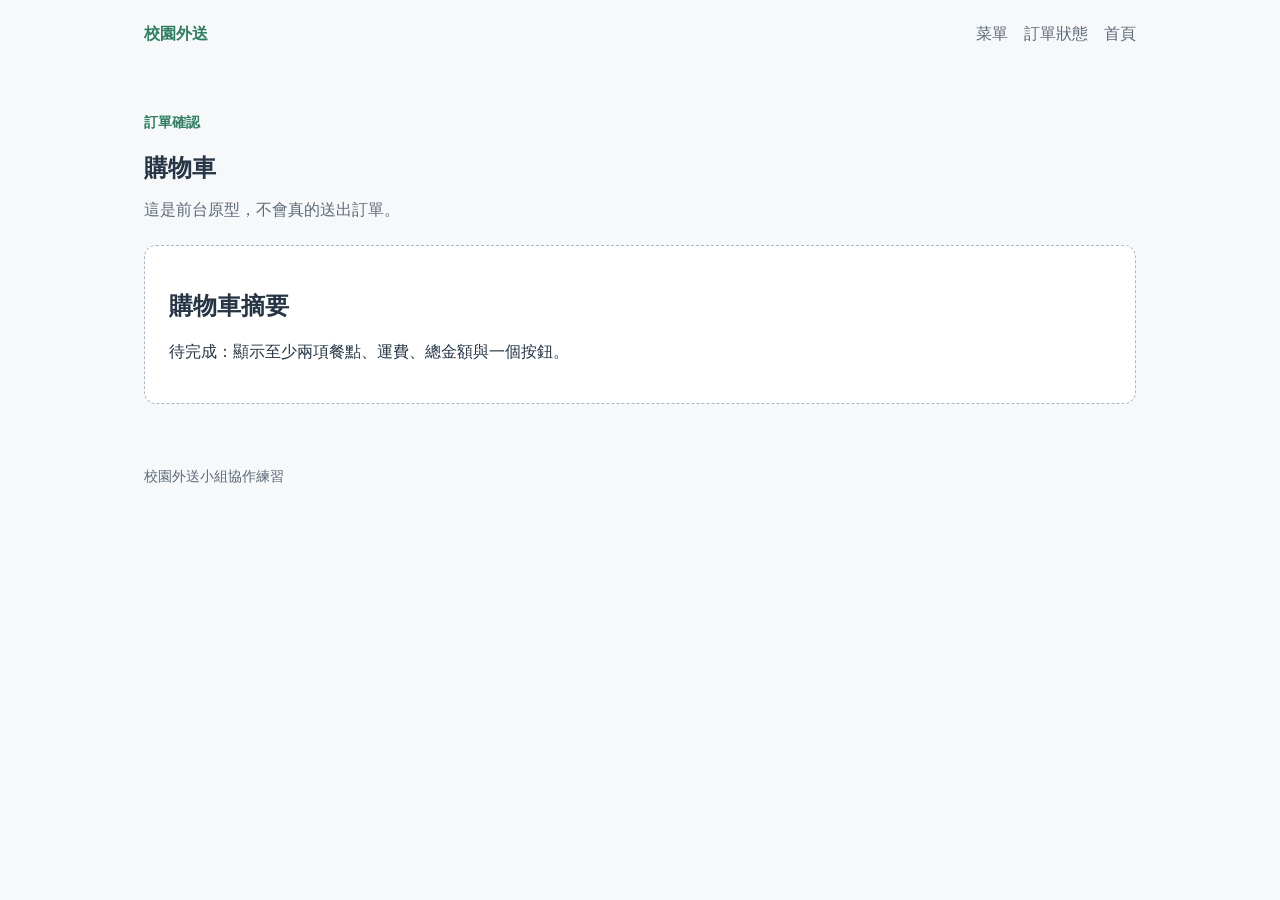
==== pages/cart.html @ 8cdebff5 "Add files via upload" ====
<!doctype html>
<html lang="zh-Hant">
  <head>
    <meta charset="UTF-8" />
    <meta name="viewport" content="width=device-width, initial-scale=1.0" />
    <title>校園外送｜購物車</title>
    <link rel="stylesheet" href="../css/base.css" />
  </head>
  <body>
    <header class="site-header">
      <a class="brand" href="../index.html">校園外送</a>
      <nav aria-label="主要導覽"><a href="menu.html">菜單</a><a href="order-status.html">訂單狀態</a><a href="../index.html">首頁</a></nav>
    </header>
    <main class="container">
      <section class="page-heading"><p class="eyebrow">訂單確認</p><h1>購物車</h1><p class="muted">這是前台原型，不會真的送出訂單。</p></section>
      <!-- 成員 4：將此區塊改為購物車摘要、總金額與模擬下單按鈕。 -->
      <section class="placeholder"><h2>購物車摘要</h2><p>待完成：顯示至少兩項餐點、運費、總金額與一個按鈕。</p></section>
    </main>
    <footer>校園外送小組協作練習</footer><script src="../js/app.js"></script>
  </body>
</html>
---- css/base.css ----
:root {
  color: #263545;
  background: #f7f8fa;
  font-family: -apple-system, BlinkMacSystemFont, "Segoe UI", sans-serif;
}

* {
  box-sizing: border-box;
}

body {
  margin: 0;
}

a {
  color: inherit;
  text-decoration: none;
}

.site-header,
.container,
footer {
  max-width: 1040px;
  margin: 0 auto;
  padding-left: 24px;
  padding-right: 24px;
}

.site-header {
  display: flex;
  align-items: center;
  justify-content: space-between;
  min-height: 68px;
}

.site-header nav {
  display: flex;
  flex-wrap: wrap;
  gap: 16px;
  color: #5d6b79;
}

.brand,
h1,
h2,
h3 {
  font-weight: 700;
}

.brand,
.eyebrow {
  color: #2e7d61;
}

.hero {
  padding: 76px 0 50px;
}

.hero h1 {
  max-width: 650px;
  margin: 8px 0;
  font-size: clamp(36px, 6vw, 58px);
}

.hero p,
.muted,
footer {
  color: #5d6b79;
}

.eyebrow {
  margin: 0;
  font-size: 14px;
  font-weight: 700;
}

.button,
button {
  display: inline-block;
  margin-top: 12px;
  padding: 10px 14px;
  border: 0;
  border-radius: 6px;
  background: #2e7d61;
  color: #fff;
  cursor: pointer;
}

.placeholder,
.panel {
  margin-bottom: 36px;
  padding: 24px;
  border: 1px dashed #aab7c6;
  border-radius: 12px;
  background: #fff;
}

.grid {
  display: grid;
  grid-template-columns: repeat(auto-fit, minmax(220px, 1fr));
  gap: 16px;
  margin-bottom: 36px;
}

.card {
  padding: 20px;
  border: 1px solid #d7dee8;
  border-radius: 12px;
  background: #fff;
}

.card h3 {
  margin-top: 0;
}

.page-heading {
  margin: 46px 0 24px;
}

.page-heading h1 {
  margin-bottom: 8px;
}

.notice {
  padding: 16px;
  border-left: 4px solid #c87542;
  background: #fff1e7;
}

.status-message {
  min-height: 24px;
  color: #2e7d61;
  font-weight: 700;
}

footer {
  padding-top: 28px;
  padding-bottom: 36px;
  font-size: 14px;
}

@media (max-width: 700px) {
  .site-header {
    align-items: flex-start;
    flex-direction: column;
    gap: 14px;
    padding-top: 18px;
  }
}
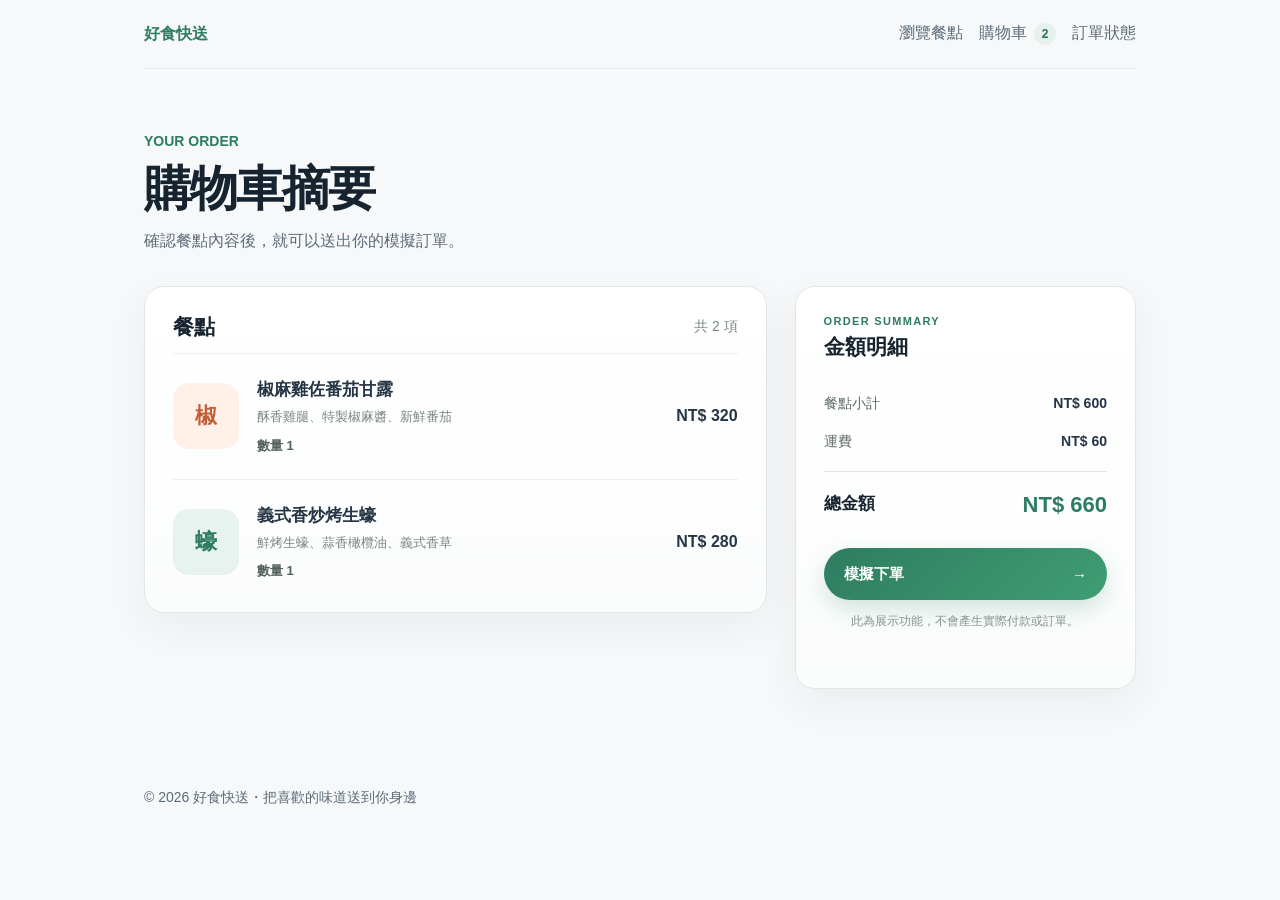
==== commit ca611dc5: "Add cart summary page" ====
--- a/pages/cart.html
+++ b/pages/cart.html
@@ -3,19 +3,84 @@
   <head>
     <meta charset="UTF-8" />
     <meta name="viewport" content="width=device-width, initial-scale=1.0" />
-    <title>校園外送｜購物車</title>
+    <title>購物車摘要｜好食快送</title>
     <link rel="stylesheet" href="../css/base.css" />
   </head>
   <body>
     <header class="site-header">
-      <a class="brand" href="../index.html">校園外送</a>
-      <nav aria-label="主要導覽"><a href="menu.html">菜單</a><a href="order-status.html">訂單狀態</a><a href="../index.html">首頁</a></nav>
+      <a class="brand" href="../index.html" aria-label="好食快送首頁">好食快送</a>
+      <nav aria-label="主要導覽">
+        <a href="menu.html">瀏覽餐點</a>
+        <a class="nav-cart" href="cart.html" aria-current="page">購物車 <span>2</span></a>
+        <a href="order-status.html">訂單狀態</a>
+      </nav>
     </header>
-    <main class="container">
-      <section class="page-heading"><p class="eyebrow">訂單確認</p><h1>購物車</h1><p class="muted">這是前台原型，不會真的送出訂單。</p></section>
-      <!-- 成員 4：將此區塊改為購物車摘要、總金額與模擬下單按鈕。 -->
-      <section class="placeholder"><h2>購物車摘要</h2><p>待完成：顯示至少兩項餐點、運費、總金額與一個按鈕。</p></section>
+
+    <main class="container cart-page">
+      <section class="cart-intro" aria-labelledby="cart-title">
+        <p class="eyebrow">YOUR ORDER</p>
+        <h1 id="cart-title">購物車摘要</h1>
+        <p class="muted">確認餐點內容後，就可以送出你的模擬訂單。</p>
+      </section>
+
+      <section class="cart-layout" aria-label="訂單內容">
+        <div class="cart-items">
+          <div class="section-label">
+            <h2>餐點</h2>
+            <span>共 2 項</span>
+          </div>
+
+          <article class="cart-item">
+            <div class="food-icon" aria-hidden="true">椒</div>
+            <div class="item-info">
+              <h3>椒麻雞佐番茄甘露</h3>
+              <p>酥香雞腿、特製椒麻醬、新鮮番茄</p>
+              <span class="quantity">數量 1</span>
+            </div>
+            <strong class="item-price">NT$ 320</strong>
+          </article>
+
+          <article class="cart-item">
+            <div class="food-icon oyster" aria-hidden="true">蠔</div>
+            <div class="item-info">
+              <h3>義式香炒烤生蠔</h3>
+              <p>鮮烤生蠔、蒜香橄欖油、義式香草</p>
+              <span class="quantity">數量 1</span>
+            </div>
+            <strong class="item-price">NT$ 280</strong>
+          </article>
+        </div>
+
+        <aside class="order-summary" aria-labelledby="summary-title">
+          <div>
+            <p class="summary-kicker">ORDER SUMMARY</p>
+            <h2 id="summary-title">金額明細</h2>
+          </div>
+          <dl class="price-list">
+            <div><dt>餐點小計</dt><dd>NT$ 600</dd></div>
+            <div><dt>運費</dt><dd>NT$ 60</dd></div>
+            <div class="total"><dt>總金額</dt><dd>NT$ 660</dd></div>
+          </dl>
+          <button class="checkout-button" type="button" id="mock-order-button">
+            模擬下單
+            <span aria-hidden="true">→</span>
+          </button>
+          <p class="checkout-note">此為展示功能，不會產生實際付款或訂單。</p>
+          <p class="order-feedback" id="order-feedback" role="status" aria-live="polite"></p>
+        </aside>
+      </section>
     </main>
-    <footer>校園外送小組協作練習</footer><script src="../js/app.js"></script>
+
+    <footer>© 2026 好食快送・把喜歡的味道送到你身邊</footer>
+    <script>
+      const orderButton = document.querySelector("#mock-order-button");
+      const orderFeedback = document.querySelector("#order-feedback");
+
+      orderButton.addEventListener("click", () => {
+        orderButton.disabled = true;
+        orderButton.innerHTML = "已送出模擬訂單 <span aria-hidden=\"true\">✓</span>";
+        orderFeedback.textContent = "模擬下單成功！感謝你的訂購。";
+      });
+    </script>
   </body>
 </html>
--- a/css/base.css
+++ b/css/base.css
@@ -24,6 +24,223 @@
   margin: 0 auto;
   padding-left: 24px;
   padding-right: 24px;
+}
+
+/* Cart */
+.nav-cart span {
+  display: inline-grid;
+  width: 22px;
+  height: 22px;
+  margin-left: 3px;
+  place-items: center;
+  border-radius: 50%;
+  background: #e6f1ec;
+  color: #276b54;
+  font-size: 12px;
+  font-weight: 700;
+}
+
+.cart-page {
+  padding-bottom: 72px;
+}
+
+.cart-intro {
+  padding: 64px 0 34px;
+  border-top: 1px solid #e4e9ed;
+}
+
+.cart-intro h1 {
+  margin: 8px 0 10px;
+  color: #17242f;
+  font-size: clamp(34px, 5vw, 48px);
+  letter-spacing: -0.04em;
+}
+
+.cart-intro p:last-child {
+  margin: 0;
+}
+
+.cart-layout {
+  display: grid;
+  grid-template-columns: minmax(0, 1.55fr) minmax(300px, 0.85fr);
+  gap: 28px;
+  align-items: start;
+}
+
+.cart-items,
+.order-summary {
+  border: 1px solid #e2e7e5;
+  border-radius: 20px;
+  background: linear-gradient(180deg, #ffffff 0%, #fbfdfc 100%);
+  box-shadow: 0 14px 42px rgba(28, 47, 39, 0.06);
+}
+
+.cart-items {
+  padding: 8px 28px;
+}
+
+.section-label {
+  display: flex;
+  align-items: center;
+  justify-content: space-between;
+  padding: 18px 0 12px;
+}
+
+.section-label h2,
+.order-summary h2 {
+  margin: 0;
+  color: #17242f;
+  font-size: 21px;
+}
+
+.section-label span {
+  color: #7a8782;
+  font-size: 14px;
+}
+
+.cart-item {
+  display: grid;
+  grid-template-columns: 66px 1fr auto;
+  gap: 18px;
+  align-items: center;
+  padding: 24px 0;
+  border-top: 1px solid #edf0ef;
+  transition: background 160ms ease, border-radius 160ms ease;
+}
+
+.cart-item:hover {
+  border-radius: 12px;
+  background: #f7fbf9;
+}
+
+.food-icon {
+  display: grid;
+  width: 66px;
+  height: 66px;
+  place-items: center;
+  border-radius: 16px;
+  background: #fff0e8;
+  color: #c16036;
+  font-size: 22px;
+  font-weight: 800;
+}
+
+.food-icon.oyster {
+  background: #e8f2ef;
+  color: #2e7d61;
+}
+
+.item-info h3 {
+  margin: 0 0 6px;
+  color: #263545;
+  font-size: 17px;
+}
+
+.item-info p {
+  margin: 0 0 9px;
+  color: #7a8782;
+  font-size: 13px;
+  line-height: 1.5;
+}
+
+.quantity {
+  color: #52615b;
+  font-size: 13px;
+  font-weight: 600;
+}
+
+.item-price {
+  color: #263545;
+  font-size: 16px;
+  white-space: nowrap;
+}
+
+.order-summary {
+  position: sticky;
+  top: 20px;
+  padding: 28px;
+}
+
+.summary-kicker {
+  margin: 0 0 6px;
+  color: #2e7d61;
+  font-size: 11px;
+  font-weight: 800;
+  letter-spacing: 0.12em;
+}
+
+.price-list {
+  margin: 24px 0 20px;
+}
+
+.price-list div {
+  display: flex;
+  justify-content: space-between;
+  padding: 10px 0;
+  color: #5d6b66;
+  font-size: 14px;
+}
+
+.price-list dd {
+  margin: 0;
+  color: #263545;
+  font-weight: 600;
+}
+
+.price-list .total {
+  margin-top: 10px;
+  padding-top: 20px;
+  border-top: 1px solid #dfe5e2;
+  color: #17242f;
+  font-size: 17px;
+  font-weight: 700;
+}
+
+.price-list .total dd {
+  color: #2e7d61;
+  font-size: 22px;
+}
+
+.checkout-button {
+  display: flex;
+  width: 100%;
+  min-height: 52px;
+  align-items: center;
+  justify-content: space-between;
+  margin: 0;
+  padding: 0 20px;
+  border-radius: 999px;
+  background: linear-gradient(135deg, #2e7d61 0%, #3f9d73 100%);
+  box-shadow: 0 10px 24px rgba(46, 125, 97, 0.2);
+  color: #fff;
+  font-size: 15px;
+  font-weight: 700;
+  transition: transform 160ms ease, box-shadow 160ms ease;
+}
+
+.checkout-button:hover:not(:disabled) {
+  transform: translateY(-1px);
+  box-shadow: 0 12px 28px rgba(46, 125, 97, 0.24);
+}
+
+.checkout-button:disabled {
+  background: linear-gradient(135deg, #6c8f82 0%, #82a593 100%);
+  cursor: default;
+}
+
+.checkout-note,
+.order-feedback {
+  margin: 12px 0 0;
+  color: #89938f;
+  font-size: 12px;
+  line-height: 1.5;
+  text-align: center;
+}
+
+.order-feedback {
+  min-height: 18px;
+  color: #2e7d61;
+  font-weight: 700;
 }
 
 .site-header {
@@ -146,4 +363,40 @@
     gap: 14px;
     padding-top: 18px;
   }
-}
+
+  .cart-intro {
+    padding-top: 40px;
+  }
+
+  .cart-layout {
+    grid-template-columns: 1fr;
+  }
+
+  .cart-items,
+  .order-summary {
+    border-radius: 14px;
+  }
+
+  .cart-items {
+    padding: 6px 18px;
+  }
+
+  .cart-item {
+    grid-template-columns: 54px 1fr;
+    gap: 14px;
+  }
+
+  .food-icon {
+    width: 54px;
+    height: 54px;
+    border-radius: 13px;
+  }
+
+  .item-price {
+    grid-column: 2;
+  }
+
+  .order-summary {
+    position: static;
+  }
+}
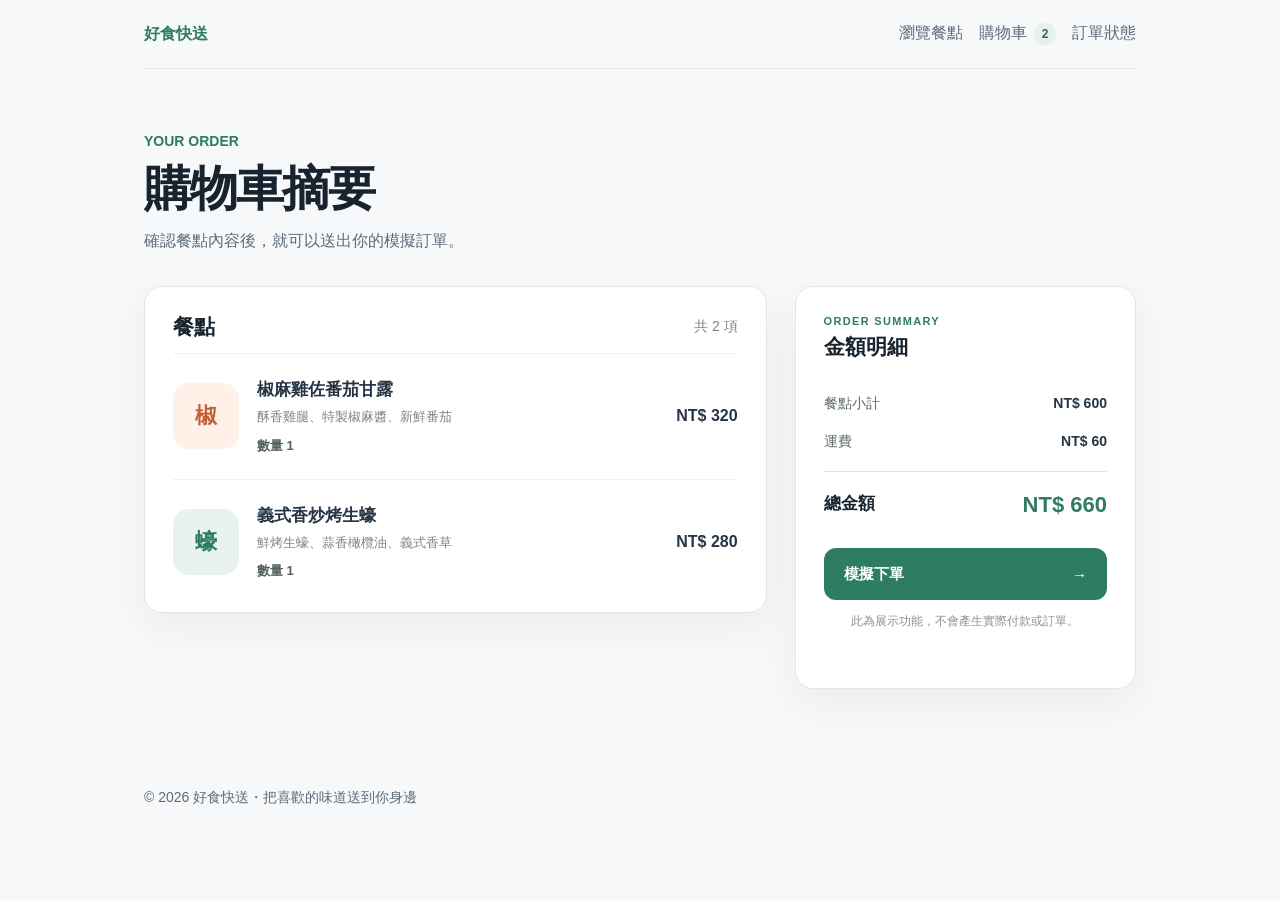
==== commit 4a4c93c1: "Add cart summary page" ====
--- a/pages/cart.html
+++ b/pages/cart.html
@@ -25,46 +25,27 @@
 
       <section class="cart-layout" aria-label="訂單內容">
         <div class="cart-items">
-          <div class="section-label">
-            <h2>餐點</h2>
-            <span>共 2 項</span>
-          </div>
-
+          <div class="section-label"><h2>餐點</h2><span>共 2 項</span></div>
           <article class="cart-item">
             <div class="food-icon" aria-hidden="true">椒</div>
-            <div class="item-info">
-              <h3>椒麻雞佐番茄甘露</h3>
-              <p>酥香雞腿、特製椒麻醬、新鮮番茄</p>
-              <span class="quantity">數量 1</span>
-            </div>
+            <div class="item-info"><h3>椒麻雞佐番茄甘露</h3><p>酥香雞腿、特製椒麻醬、新鮮番茄</p><span class="quantity">數量 1</span></div>
             <strong class="item-price">NT$ 320</strong>
           </article>
-
           <article class="cart-item">
             <div class="food-icon oyster" aria-hidden="true">蠔</div>
-            <div class="item-info">
-              <h3>義式香炒烤生蠔</h3>
-              <p>鮮烤生蠔、蒜香橄欖油、義式香草</p>
-              <span class="quantity">數量 1</span>
-            </div>
+            <div class="item-info"><h3>義式香炒烤生蠔</h3><p>鮮烤生蠔、蒜香橄欖油、義式香草</p><span class="quantity">數量 1</span></div>
             <strong class="item-price">NT$ 280</strong>
           </article>
         </div>
 
         <aside class="order-summary" aria-labelledby="summary-title">
-          <div>
-            <p class="summary-kicker">ORDER SUMMARY</p>
-            <h2 id="summary-title">金額明細</h2>
-          </div>
+          <div><p class="summary-kicker">ORDER SUMMARY</p><h2 id="summary-title">金額明細</h2></div>
           <dl class="price-list">
             <div><dt>餐點小計</dt><dd>NT$ 600</dd></div>
             <div><dt>運費</dt><dd>NT$ 60</dd></div>
             <div class="total"><dt>總金額</dt><dd>NT$ 660</dd></div>
           </dl>
-          <button class="checkout-button" type="button" id="mock-order-button">
-            模擬下單
-            <span aria-hidden="true">→</span>
-          </button>
+          <button class="checkout-button" type="button" id="mock-order-button">模擬下單 <span aria-hidden="true">→</span></button>
           <p class="checkout-note">此為展示功能，不會產生實際付款或訂單。</p>
           <p class="order-feedback" id="order-feedback" role="status" aria-live="polite"></p>
         </aside>
@@ -75,7 +56,6 @@
     <script>
       const orderButton = document.querySelector("#mock-order-button");
       const orderFeedback = document.querySelector("#order-feedback");
-
       orderButton.addEventListener("click", () => {
         orderButton.disabled = true;
         orderButton.innerHTML = "已送出模擬訂單 <span aria-hidden=\"true\">✓</span>";
--- a/css/base.css
+++ b/css/base.css
@@ -24,223 +24,6 @@
   margin: 0 auto;
   padding-left: 24px;
   padding-right: 24px;
-}
-
-/* Cart */
-.nav-cart span {
-  display: inline-grid;
-  width: 22px;
-  height: 22px;
-  margin-left: 3px;
-  place-items: center;
-  border-radius: 50%;
-  background: #e6f1ec;
-  color: #276b54;
-  font-size: 12px;
-  font-weight: 700;
-}
-
-.cart-page {
-  padding-bottom: 72px;
-}
-
-.cart-intro {
-  padding: 64px 0 34px;
-  border-top: 1px solid #e4e9ed;
-}
-
-.cart-intro h1 {
-  margin: 8px 0 10px;
-  color: #17242f;
-  font-size: clamp(34px, 5vw, 48px);
-  letter-spacing: -0.04em;
-}
-
-.cart-intro p:last-child {
-  margin: 0;
-}
-
-.cart-layout {
-  display: grid;
-  grid-template-columns: minmax(0, 1.55fr) minmax(300px, 0.85fr);
-  gap: 28px;
-  align-items: start;
-}
-
-.cart-items,
-.order-summary {
-  border: 1px solid #e2e7e5;
-  border-radius: 20px;
-  background: linear-gradient(180deg, #ffffff 0%, #fbfdfc 100%);
-  box-shadow: 0 14px 42px rgba(28, 47, 39, 0.06);
-}
-
-.cart-items {
-  padding: 8px 28px;
-}
-
-.section-label {
-  display: flex;
-  align-items: center;
-  justify-content: space-between;
-  padding: 18px 0 12px;
-}
-
-.section-label h2,
-.order-summary h2 {
-  margin: 0;
-  color: #17242f;
-  font-size: 21px;
-}
-
-.section-label span {
-  color: #7a8782;
-  font-size: 14px;
-}
-
-.cart-item {
-  display: grid;
-  grid-template-columns: 66px 1fr auto;
-  gap: 18px;
-  align-items: center;
-  padding: 24px 0;
-  border-top: 1px solid #edf0ef;
-  transition: background 160ms ease, border-radius 160ms ease;
-}
-
-.cart-item:hover {
-  border-radius: 12px;
-  background: #f7fbf9;
-}
-
-.food-icon {
-  display: grid;
-  width: 66px;
-  height: 66px;
-  place-items: center;
-  border-radius: 16px;
-  background: #fff0e8;
-  color: #c16036;
-  font-size: 22px;
-  font-weight: 800;
-}
-
-.food-icon.oyster {
-  background: #e8f2ef;
-  color: #2e7d61;
-}
-
-.item-info h3 {
-  margin: 0 0 6px;
-  color: #263545;
-  font-size: 17px;
-}
-
-.item-info p {
-  margin: 0 0 9px;
-  color: #7a8782;
-  font-size: 13px;
-  line-height: 1.5;
-}
-
-.quantity {
-  color: #52615b;
-  font-size: 13px;
-  font-weight: 600;
-}
-
-.item-price {
-  color: #263545;
-  font-size: 16px;
-  white-space: nowrap;
-}
-
-.order-summary {
-  position: sticky;
-  top: 20px;
-  padding: 28px;
-}
-
-.summary-kicker {
-  margin: 0 0 6px;
-  color: #2e7d61;
-  font-size: 11px;
-  font-weight: 800;
-  letter-spacing: 0.12em;
-}
-
-.price-list {
-  margin: 24px 0 20px;
-}
-
-.price-list div {
-  display: flex;
-  justify-content: space-between;
-  padding: 10px 0;
-  color: #5d6b66;
-  font-size: 14px;
-}
-
-.price-list dd {
-  margin: 0;
-  color: #263545;
-  font-weight: 600;
-}
-
-.price-list .total {
-  margin-top: 10px;
-  padding-top: 20px;
-  border-top: 1px solid #dfe5e2;
-  color: #17242f;
-  font-size: 17px;
-  font-weight: 700;
-}
-
-.price-list .total dd {
-  color: #2e7d61;
-  font-size: 22px;
-}
-
-.checkout-button {
-  display: flex;
-  width: 100%;
-  min-height: 52px;
-  align-items: center;
-  justify-content: space-between;
-  margin: 0;
-  padding: 0 20px;
-  border-radius: 999px;
-  background: linear-gradient(135deg, #2e7d61 0%, #3f9d73 100%);
-  box-shadow: 0 10px 24px rgba(46, 125, 97, 0.2);
-  color: #fff;
-  font-size: 15px;
-  font-weight: 700;
-  transition: transform 160ms ease, box-shadow 160ms ease;
-}
-
-.checkout-button:hover:not(:disabled) {
-  transform: translateY(-1px);
-  box-shadow: 0 12px 28px rgba(46, 125, 97, 0.24);
-}
-
-.checkout-button:disabled {
-  background: linear-gradient(135deg, #6c8f82 0%, #82a593 100%);
-  cursor: default;
-}
-
-.checkout-note,
-.order-feedback {
-  margin: 12px 0 0;
-  color: #89938f;
-  font-size: 12px;
-  line-height: 1.5;
-  text-align: center;
-}
-
-.order-feedback {
-  min-height: 18px;
-  color: #2e7d61;
-  font-weight: 700;
 }
 
 .site-header {
@@ -356,6 +139,38 @@
   font-size: 14px;
 }
 
+/* Cart */
+.nav-cart span { display: inline-grid; width: 22px; height: 22px; margin-left: 3px; place-items: center; border-radius: 50%; background: #e6f1ec; color: #276b54; font-size: 12px; font-weight: 700; }
+.cart-page { padding-bottom: 72px; }
+.cart-intro { padding: 64px 0 34px; border-top: 1px solid #e4e9ed; }
+.cart-intro h1 { margin: 8px 0 10px; color: #17242f; font-size: clamp(34px, 5vw, 48px); letter-spacing: -0.04em; }
+.cart-intro p:last-child { margin: 0; }
+.cart-layout { display: grid; grid-template-columns: minmax(0, 1.55fr) minmax(300px, 0.85fr); gap: 28px; align-items: start; }
+.cart-items, .order-summary { border: 1px solid #e2e7e5; border-radius: 18px; background: #fff; box-shadow: 0 14px 40px rgba(28, 47, 39, 0.06); }
+.cart-items { padding: 8px 28px; }
+.section-label { display: flex; align-items: center; justify-content: space-between; padding: 18px 0 12px; }
+.section-label h2, .order-summary h2 { margin: 0; color: #17242f; font-size: 21px; }
+.section-label span { color: #7a8782; font-size: 14px; }
+.cart-item { display: grid; grid-template-columns: 66px 1fr auto; gap: 18px; align-items: center; padding: 24px 0; border-top: 1px solid #edf0ef; }
+.food-icon { display: grid; width: 66px; height: 66px; place-items: center; border-radius: 16px; background: #fff0e8; color: #c16036; font-size: 22px; font-weight: 800; }
+.food-icon.oyster { background: #e8f2ef; color: #2e7d61; }
+.item-info h3 { margin: 0 0 6px; color: #263545; font-size: 17px; }
+.item-info p { margin: 0 0 9px; color: #7a8782; font-size: 13px; line-height: 1.5; }
+.quantity { color: #52615b; font-size: 13px; font-weight: 600; }
+.item-price { color: #263545; font-size: 16px; white-space: nowrap; }
+.order-summary { position: sticky; top: 20px; padding: 28px; }
+.summary-kicker { margin: 0 0 6px; color: #2e7d61; font-size: 11px; font-weight: 800; letter-spacing: 0.12em; }
+.price-list { margin: 24px 0 20px; }
+.price-list div { display: flex; justify-content: space-between; padding: 10px 0; color: #5d6b66; font-size: 14px; }
+.price-list dd { margin: 0; color: #263545; font-weight: 600; }
+.price-list .total { margin-top: 10px; padding-top: 20px; border-top: 1px solid #dfe5e2; color: #17242f; font-size: 17px; font-weight: 700; }
+.price-list .total dd { color: #2e7d61; font-size: 22px; }
+.checkout-button { display: flex; width: 100%; min-height: 52px; align-items: center; justify-content: space-between; margin: 0; padding: 0 20px; border-radius: 12px; font-size: 15px; font-weight: 700; transition: transform 160ms ease, background 160ms ease; }
+.checkout-button:hover:not(:disabled) { background: #276b54; transform: translateY(-1px); }
+.checkout-button:disabled { background: #6c8f82; cursor: default; }
+.checkout-note, .order-feedback { margin: 12px 0 0; color: #89938f; font-size: 12px; line-height: 1.5; text-align: center; }
+.order-feedback { min-height: 18px; color: #2e7d61; font-weight: 700; }
+
 @media (max-width: 700px) {
   .site-header {
     align-items: flex-start;
@@ -364,39 +179,12 @@
     padding-top: 18px;
   }
 
-  .cart-intro {
-    padding-top: 40px;
-  }
-
-  .cart-layout {
-    grid-template-columns: 1fr;
-  }
-
-  .cart-items,
-  .order-summary {
-    border-radius: 14px;
-  }
-
-  .cart-items {
-    padding: 6px 18px;
-  }
-
-  .cart-item {
-    grid-template-columns: 54px 1fr;
-    gap: 14px;
-  }
-
-  .food-icon {
-    width: 54px;
-    height: 54px;
-    border-radius: 13px;
-  }
-
-  .item-price {
-    grid-column: 2;
-  }
-
-  .order-summary {
-    position: static;
-  }
+  .cart-intro { padding-top: 40px; }
+  .cart-layout { grid-template-columns: 1fr; }
+  .cart-items, .order-summary { border-radius: 14px; }
+  .cart-items { padding: 6px 18px; }
+  .cart-item { grid-template-columns: 54px 1fr; gap: 14px; }
+  .food-icon { width: 54px; height: 54px; border-radius: 13px; }
+  .item-price { grid-column: 2; }
+  .order-summary { position: static; }
 }
